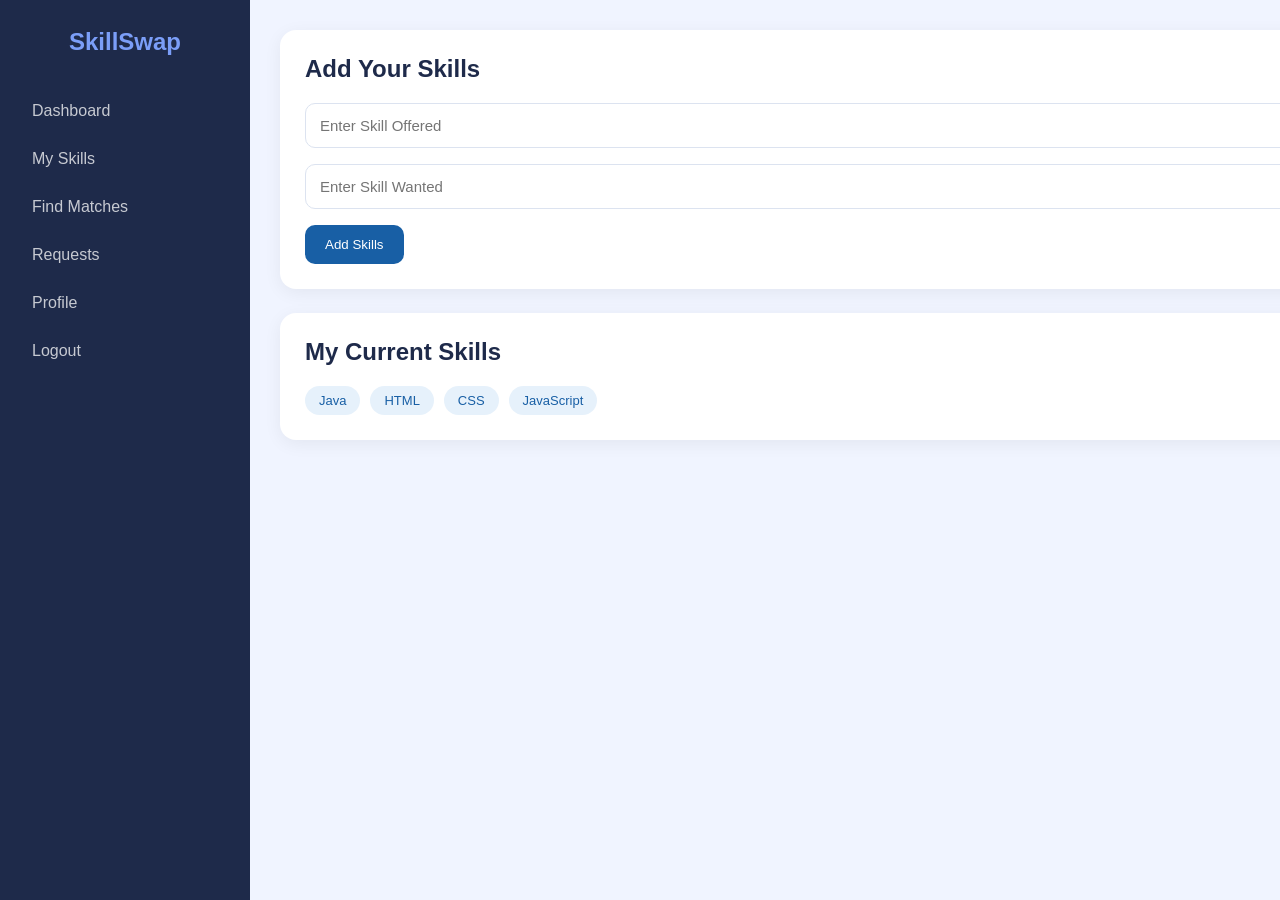
==== frontend/addskills.html @ f0e95c2d "Initial commit - SkillSwap full stack project" ====
<!DOCTYPE html>
<html lang="en">
<head>
    <meta charset="UTF-8">
    <meta name="viewport" content="width=device-width, initial-scale=1.0">
    <title>Add Skills</title>

    <link rel="stylesheet" href="css/style.css">
</head>

<body>
    

    <!-- Sidebar -->

    <div class="sidebar">

        <h2>SkillSwap</h2>

        <ul>
            <li><a href="dashboard.html">Dashboard</a></li>
            <li><a href="addskills.html">My Skills</a></li>
            <li><a href="findmatches.html">Find Matches</a></li>
            <li><a href="requests.html">Requests</a></li>
            <li><a href="profile.html">Profile</a></li>
            <li><a href="index.html">Logout</a></li>
        </ul>

    </div>

    <!-- Main Content -->

    <div class="main-content">

        <div class="section">

            <h2>Add Your Skills</h2>

            <form id="skillForm">

              <input
                type="text"
                id="offeredSkill"
                placeholder="Enter Skill Offered"
              >

             <input
               type="text"
               id="wantedSkill"
               placeholder="Enter Skill Wanted"
              >

             <button type="submit">
                 Add Skills
            </button>

             </form>
        </div>

        <!-- Skill List -->

        <div class="section">

            <h2>My Current Skills</h2>

            <div class="skills">

                <div class="skill">Java</div>
                <div class="skill">HTML</div>
                <div class="skill">CSS</div>
                <div class="skill">JavaScript</div>

            </div>

        </div>

    </div>
<script src="js/addskills.js"></script>

</body>
</html>
---- frontend/css/style.css ----
* {
    margin: 0;
    padding: 0;
    box-sizing: border-box;
    font-family: 'Segoe UI', Arial, sans-serif;
}

body {
    background: #f0f4ff;
    color: #1e2a4a;
}

/* Navbar */

header {
    display: flex;
    align-items: center;
    justify-content: space-between;
    padding: 16px 60px;
    background: #ffffff;
    border-bottom: 1px solid #e4eaf6;
    position: sticky;
    top: 0;
    z-index: 100;
}

.logo {
    font-size: 22px;
    font-weight: 700;
    color: #185FA5;
    letter-spacing: 0.02em;
}

nav {
    display: flex;
    align-items: center;
    gap: 10px;
}

nav a {
    text-decoration: none;
    color: #4a5568;
    font-size: 15px;
    padding: 8px 14px;
    border-radius: 8px;
    transition: all 0.2s;
}

nav a:hover {
    background: #f0f4ff;
    color: #185FA5;
}

nav a.btn {
    background: #185FA5;
    color: #ffffff;
    font-weight: 500;
}

nav a.btn:hover {
    background: #145090;
    color: #ffffff;
}

/* Hero Section */

.hero {
    display: flex;
    align-items: center;
    justify-content: space-between;
    padding: 80px 60px;
    max-width: 1200px;
    margin: 0 auto;
    gap: 40px;
}

.hero-text {
    flex: 1;
}

.hero-text h1 {
    font-size: 48px;
    font-weight: 700;
    color: #1e2a4a;
    line-height: 1.2;
    margin-bottom: 20px;
}

.hero-text p {
    font-size: 17px;
    color: #6b7a9a;
    line-height: 1.7;
    margin-bottom: 32px;
    max-width: 460px;
}

.hero-text button {
    background: #185FA5;
    color: white;
    border: none;
    padding: 14px 32px;
    border-radius: 10px;
    font-size: 16px;
    font-weight: 500;
    cursor: pointer;
    transition: all 0.2s;
}

.hero-text button:hover {
    background: #145090;
    transform: translateY(-2px);
    box-shadow: 0 6px 16px rgba(24, 95, 165, 0.25);
}

.hero-image {
    flex: 1;
    display: flex;
    justify-content: center;
}

.hero-image img {
    width: 320px;
    height: 320px;
    object-fit: contain;
    border-radius: 50%;
    background: #e6f1fb;
    padding: 30px;
}

/* Features */

.features {
    padding: 70px 60px;
    text-align: center;
    background: #ffffff;
}

.features:nth-of-type(odd) {
    background: #f0f4ff;
}

.features h2 {
    font-size: 30px;
    font-weight: 700;
    color: #1e2a4a;
    margin-bottom: 40px;
}

.feature-boxes {
    display: grid;
    grid-template-columns: repeat(auto-fit, minmax(240px, 1fr));
    gap: 24px;
    max-width: 1000px;
    margin: 0 auto;
}

.box {
    background: #ffffff;
    border: 1px solid #e4eaf6;
    border-radius: 14px;
    padding: 32px 24px;
    transition: all 0.2s;
}

.features:nth-of-type(odd) .box {
    background: #ffffff;
}

.box:hover {
    transform: translateY(-4px);
    border-color: #b5d4f4;
    box-shadow: 0 8px 24px rgba(24, 95, 165, 0.1);
}

.box h3 {
    font-size: 17px;
    font-weight: 600;
    color: #185FA5;
    margin-bottom: 10px;
}

.box p {
    font-size: 14px;
    color: #6b7a9a;
    line-height: 1.6;
}

/* Footer */

footer {
    background: #1e2a4a;
    color: rgba(255, 255, 255, 0.7);
    text-align: center;
    padding: 24px;
    font-size: 14px;
}

/* Responsive */

@media (max-width: 768px) {
    header {
        padding: 14px 24px;
    }

    .hero {
        flex-direction: column;
        padding: 40px 24px;
        text-align: center;
    }

    .hero-text h1 {
        font-size: 32px;
    }

    .hero-text p {
        max-width: 100%;
    }

    .hero-image img {
        width: 220px;
        height: 220px;
    }

    .features {
        padding: 50px 24px;
    }
}
/* Hero Badge */
.hero-badge {
    display: inline-block;
    background: #e6f1fb;
    color: #185FA5;
    font-size: 13px;
    font-weight: 500;
    padding: 6px 14px;
    border-radius: 20px;
    margin-bottom: 18px;
}

/* Hero Buttons */
.hero-buttons {
    display: flex;
    gap: 14px;
    margin-bottom: 36px;
}

.btn-primary {
    background: #185FA5;
    color: white;
    border: none;
    padding: 13px 28px;
    border-radius: 10px;
    font-size: 15px;
    font-weight: 500;
    cursor: pointer;
    transition: all 0.2s;
}

.btn-primary:hover {
    background: #145090;
    transform: translateY(-2px);
    box-shadow: 0 6px 16px rgba(24, 95, 165, 0.25);
}

.btn-outline {
    background: transparent;
    color: #185FA5;
    border: 1.5px solid #185FA5;
    padding: 13px 28px;
    border-radius: 10px;
    font-size: 15px;
    font-weight: 500;
    cursor: pointer;
    transition: all 0.2s;
}

.btn-outline:hover {
    background: #e6f1fb;
}

/* Hero Stats */
.hero-stats {
    display: flex;
    gap: 32px;
}

.hero-stats .stat {
    display: flex;
    flex-direction: column;
}

.hero-stats .stat strong {
    font-size: 22px;
    font-weight: 700;
    color: #185FA5;
}

.hero-stats .stat span {
    font-size: 13px;
    color: #6b7a9a;
}

/* How It Works */
.how-it-works {
    padding: 70px 60px;
    text-align: center;
    background: #ffffff;
}

.how-it-works h2 {
    font-size: 30px;
    font-weight: 700;
    color: #1e2a4a;
    margin-bottom: 10px;
}

.section-sub {
    color: #6b7a9a;
    font-size: 15px;
    margin-bottom: 40px;
}

.steps {
    display: flex;
    align-items: center;
    justify-content: center;
    gap: 10px;
    flex-wrap: wrap;
}

.step {
    background: #f0f4ff;
    border-radius: 14px;
    padding: 28px 24px;
    width: 220px;
    text-align: center;
}

.step-number {
    width: 40px;
    height: 40px;
    background: #185FA5;
    color: white;
    border-radius: 50%;
    display: flex;
    align-items: center;
    justify-content: center;
    font-size: 17px;
    font-weight: 700;
    margin: 0 auto 14px;
}

.step h3 {
    font-size: 16px;
    font-weight: 600;
    color: #1e2a4a;
    margin-bottom: 8px;
}

.step p {
    font-size: 13px;
    color: #6b7a9a;
    line-height: 1.6;
}

.step-arrow {
    font-size: 24px;
    color: #b5d4f4;
    font-weight: 300;
}

/* Box Icon */
.box-icon {
    font-size: 32px;
    margin-bottom: 14px;
}

/* Testimonials */
.testimonials {
    padding: 70px 60px;
    text-align: center;
    background: #f0f4ff;
}

.testimonials h2 {
    font-size: 30px;
    font-weight: 700;
    color: #1e2a4a;
    margin-bottom: 10px;
}

.testimonial-grid {
    display: grid;
    grid-template-columns: repeat(auto-fit, minmax(260px, 1fr));
    gap: 20px;
    max-width: 1000px;
    margin: 0 auto;
}

.testimonial-card {
    background: #ffffff;
    border: 1px solid #e4eaf6;
    border-radius: 14px;
    padding: 24px;
    text-align: left;
    transition: all 0.2s;
}

.testimonial-card:hover {
    transform: translateY(-3px);
    box-shadow: 0 8px 20px rgba(24, 95, 165, 0.08);
}

.testimonial-card p {
    font-size: 14px;
    color: #4a5568;
    line-height: 1.7;
    margin-bottom: 18px;
    font-style: italic;
}

.testimonial-author {
    display: flex;
    align-items: center;
    gap: 10px;
}

.author-avatar {
    width: 38px;
    height: 38px;
    border-radius: 50%;
    background: #e6f1fb;
    color: #185FA5;
    display: flex;
    align-items: center;
    justify-content: center;
    font-weight: 700;
    font-size: 15px;
    flex-shrink: 0;
}

.testimonial-author strong {
    display: block;
    font-size: 14px;
    color: #1e2a4a;
}

.testimonial-author span {
    font-size: 12px;
    color: #6b7a9a;
}

/* CTA Banner */
.cta-banner {
    background: #185FA5;
    color: white;
    text-align: center;
    padding: 60px 40px;
}

.cta-banner h2 {
    font-size: 30px;
    font-weight: 700;
    margin-bottom: 12px;
}

.cta-banner p {
    font-size: 16px;
    opacity: 0.85;
    margin-bottom: 28px;
}

.cta-banner .btn-primary {
    background: white;
    color: #185FA5;
    font-size: 16px;
    padding: 14px 36px;
}

.cta-banner .btn-primary:hover {
    background: #f0f4ff;
    transform: translateY(-2px);
    box-shadow: 0 6px 16px rgba(0, 0, 0, 0.15);
}

/* Footer */
footer {
    background: #1e2a4a;
    color: rgba(255, 255, 255, 0.7);
    padding: 50px 60px 0;
}

.footer-content {
    display: grid;
    grid-template-columns: 2fr 1fr 1fr;
    gap: 40px;
    padding-bottom: 40px;
    border-bottom: 1px solid rgba(255, 255, 255, 0.1);
}

.footer-brand .logo {
    color: #7b9ef8;
    font-size: 20px;
    font-weight: 700;
    margin-bottom: 12px;
}

.footer-brand p {
    font-size: 14px;
    line-height: 1.6;
    max-width: 260px;
}

.footer-links h4 {
    color: #ffffff;
    font-size: 14px;
    font-weight: 600;
    margin-bottom: 14px;
}

.footer-links a {
    display: block;
    color: rgba(255, 255, 255, 0.6);
    text-decoration: none;
    font-size: 14px;
    margin-bottom: 8px;
    transition: color 0.2s;
}

.footer-links a:hover {
    color: #ffffff;
}

.footer-bottom {
    text-align: center;
    padding: 20px 0;
    font-size: 13px;
    color: rgba(255, 255, 255, 0.4);
}

/* Responsive */
@media (max-width: 768px) {
    .hero-buttons {
        flex-direction: column;
    }

    .hero-stats {
        gap: 20px;
    }

    .steps {
        flex-direction: column;
        align-items: center;
    }

    .step-arrow {
        transform: rotate(90deg);
    }

    .footer-content {
        grid-template-columns: 1fr;
        gap: 24px;
    }

    .how-it-works,
    .testimonials,
    .cta-banner {
        padding: 50px 24px;
    }
}
/* =========================
   DASHBOARD PAGES
========================= */

.dashboard-layout {
    display: flex;
    min-height: 100vh;
}

/* Sidebar */

.sidebar {

    width: 250px;

    background: #1e2a4a;

    color: white;

    padding: 28px 16px;

    position: fixed;

    height: 100vh;

    overflow-y: auto;
}

.sidebar h2 {

    text-align: center;

    margin-bottom: 34px;

    color: #7b9ef8;

    font-size: 24px;
}

.sidebar ul {
    list-style: none;
}

.sidebar ul li {
    margin: 6px 0;
}

.sidebar ul li a {

    display: block;

    padding: 12px 16px;

    color: rgba(255,255,255,0.75);

    text-decoration: none;

    border-radius: 10px;

    transition: 0.2s;
}

.sidebar ul li a:hover {

    background: rgba(255,255,255,0.08);

    color: white;

    padding-left: 22px;
}

/* Main Content */

.main-content {

    margin-left: 250px;

    width: 100%;

    padding: 30px;
}

/* Sections */

.section {

    background: white;

    border-radius: 16px;

    padding: 25px;

    margin-bottom: 24px;

    box-shadow:
    0 4px 18px rgba(0,0,0,0.06);
}

.section h2 {

    margin-bottom: 20px;

    color: #1e2a4a;
}

/* Dashboard Cards */

.cards {

    display: grid;

    grid-template-columns:
    repeat(auto-fit, minmax(220px, 1fr));

    gap: 20px;

    margin-bottom: 28px;
}

.card {

    background: white;

    padding: 24px;

    border-radius: 16px;

    box-shadow:
    0 4px 18px rgba(0,0,0,0.06);

    transition: 0.2s;
}

.card:hover {

    transform: translateY(-4px);
}

.card h3 {

    margin-bottom: 12px;

    color: #1e2a4a;
}

.card p {

    font-size: 30px;

    font-weight: bold;

    color: #185FA5;
}

/* Inputs */

input {

    width: 100%;

    padding: 13px 14px;

    border: 1px solid #dce3f0;

    border-radius: 10px;

    margin-bottom: 16px;

    font-size: 15px;
}

/* Buttons */

button {

    background: #185FA5;

    color: white;

    border: none;

    padding: 12px 20px;

    border-radius: 10px;

    cursor: pointer;

    transition: 0.2s;
}

button:hover {

    background: #145090;

    transform: translateY(-2px);
}

/* Match Cards */

.matches {

    display: grid;

    grid-template-columns:
    repeat(auto-fit, minmax(260px, 1fr));

    gap: 20px;
}

.match-card {

    background: #f8fbff;

    border: 1px solid #e4eaf6;

    border-radius: 16px;

    padding: 22px;

    transition: 0.2s;
}

.match-card:hover {

    transform: translateY(-4px);

    box-shadow:
    0 8px 22px rgba(24,95,165,0.08);
}

.match-card h3 {

    color: #185FA5;

    margin-bottom: 10px;
}

.match-card p {

    color: #6b7a9a;

    line-height: 1.6;

    margin-bottom: 14px;
}

/* Skills */

.skills {

    display: flex;

    flex-wrap: wrap;

    gap: 10px;
}

.skill {

    background: #e6f1fb;

    color: #185FA5;

    padding: 7px 14px;

    border-radius: 20px;

    font-size: 13px;

    font-weight: 500;
}

/* Forms */

.form-container {

    width: 380px;

    margin: 80px auto;

    background: white;

    padding: 34px;

    border-radius: 18px;

    box-shadow:
    0 8px 24px rgba(0,0,0,0.08);
}

.form-container h2 {

    text-align: center;

    margin-bottom: 24px;
}

/* Responsive */

@media(max-width:768px){

    .sidebar {

        width: 100%;

        height: auto;

        position: relative;
    }

    .main-content {

        margin-left: 0;
    }

    .cards,
    .matches {

        grid-template-columns: 1fr;
    }
}
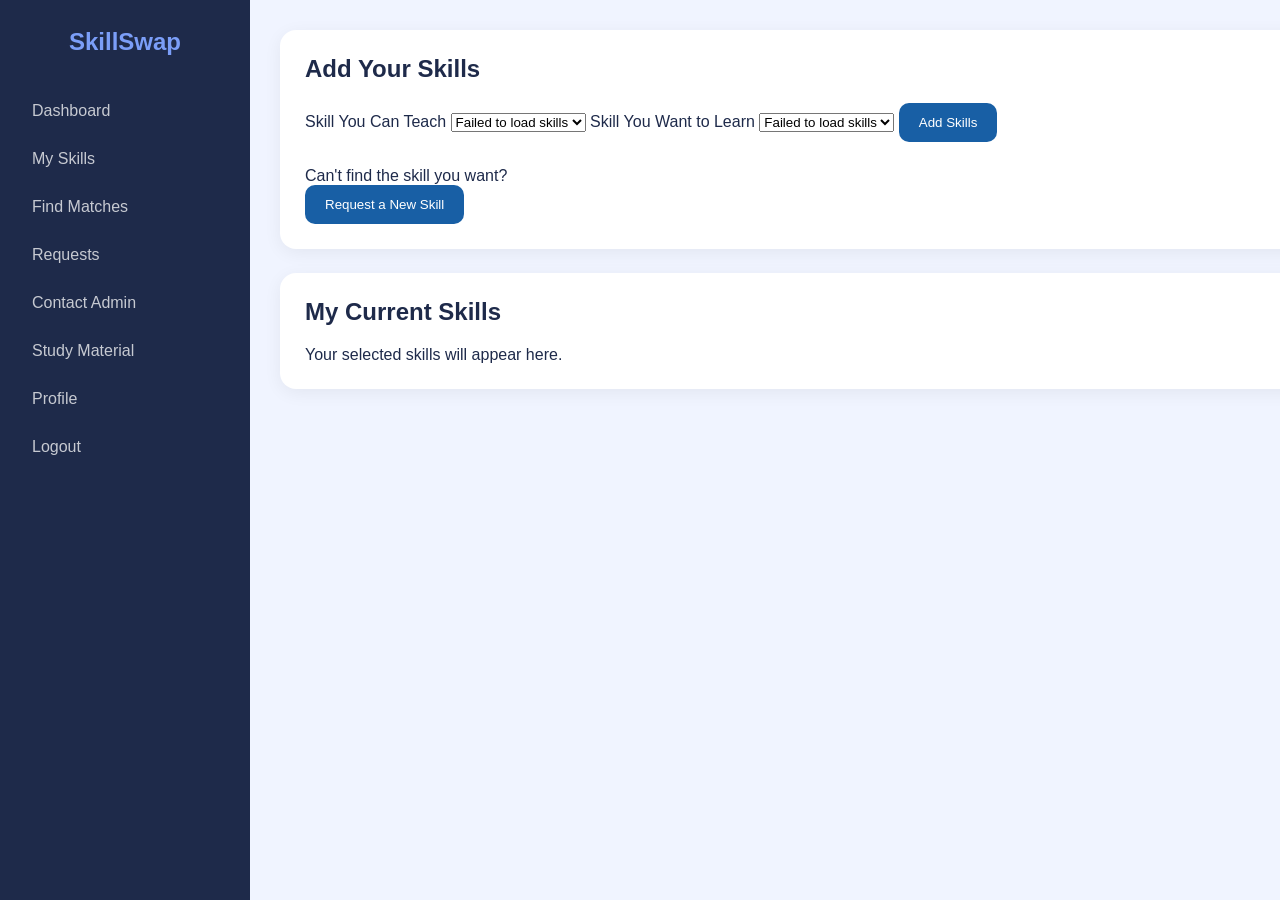
==== commit d5cb869a: "Update SkillSwap with latest features" ====
--- a/frontend/addskills.html
+++ b/frontend/addskills.html
@@ -3,13 +3,13 @@
 <head>
     <meta charset="UTF-8">
     <meta name="viewport" content="width=device-width, initial-scale=1.0">
+
     <title>Add Skills</title>
 
     <link rel="stylesheet" href="css/style.css">
 </head>
 
 <body>
-    
 
     <!-- Sidebar -->
 
@@ -22,11 +22,14 @@
             <li><a href="addskills.html">My Skills</a></li>
             <li><a href="findmatches.html">Find Matches</a></li>
             <li><a href="requests.html">Requests</a></li>
+            <li><a href="contact.html">  Contact Admin</a></li>
+            <li><a href="studymaterials.html">Study Material</a></li>
             <li><a href="profile.html">Profile</a></li>
             <li><a href="index.html">Logout</a></li>
         </ul>
 
     </div>
+
 
     <!-- Main Content -->
 
@@ -38,44 +41,86 @@
 
             <form id="skillForm">
 
-              <input
-                type="text"
-                id="offeredSkill"
-                placeholder="Enter Skill Offered"
-              >
+                <!-- Offered Skill -->
 
-             <input
-               type="text"
-               id="wantedSkill"
-               placeholder="Enter Skill Wanted"
-              >
+                <label for="offeredSkill">
+                    Skill You Can Teach
+                </label>
 
-             <button type="submit">
-                 Add Skills
-            </button>
+                <select id="offeredSkill" required>
 
-             </form>
+                    <option value="">
+                        Loading skills...
+                    </option>
+
+                </select>
+
+
+                <!-- Wanted Skill -->
+
+                <label for="wantedSkill">
+                    Skill You Want to Learn
+                </label>
+
+                <select id="wantedSkill" required>
+
+                    <option value="">
+                        Loading skills...
+                    </option>
+
+                </select>
+
+
+                <button type="submit">
+                    Add Skills
+                </button>
+
+            </form>
+
+
+            <!-- Request New Skill -->
+
+            <div style="margin-top: 25px;">
+
+                <p>
+                    Can't find the skill you want?
+                </p>
+
+                <button
+                    type="button"
+                    onclick="requestNewSkill()">
+
+                    Request a New Skill
+
+                </button>
+
+            </div>
+
         </div>
 
-        <!-- Skill List -->
+
+        <!-- Current Skills -->
 
         <div class="section">
 
             <h2>My Current Skills</h2>
 
-            <div class="skills">
+            <div
+                class="skills"
+                id="currentSkills">
 
-                <div class="skill">Java</div>
-                <div class="skill">HTML</div>
-                <div class="skill">CSS</div>
-                <div class="skill">JavaScript</div>
+                <p>
+                    Your selected skills will appear here.
+                </p>
 
             </div>
 
         </div>
 
     </div>
-<script src="js/addskills.js"></script>
+
+
+    <script src="js/addskills.js"></script>
 
 </body>
 </html>
--- a/frontend/css/style.css
+++ b/frontend/css/style.css
@@ -888,4 +888,15 @@
 
         grid-template-columns: 1fr;
     }
-}+}
+/* SkillSwap feature cards */
+.request-card, .material-card { margin-top: 18px; }
+.accept-btn, .reject-btn, .download-btn { display: inline-block; border: none; border-radius: 8px; padding: 9px 16px; margin: 8px 8px 0 0; cursor: pointer; text-decoration: none; font-size: 14px; }
+.accept-btn { background: #2e7d32; color: #fff; }
+.reject-btn { background: #c62828; color: #fff; }
+.download-btn { background: #185FA5; color: #fff; }
+.material-form { display: grid; gap: 14px; max-width: 650px; margin: 20px 0 35px; }
+.material-form input, .material-form select, .material-form textarea { padding: 12px; border: 1px solid #d5deed; border-radius: 8px; font: inherit; }
+.material-form textarea { min-height: 90px; resize: vertical; }
+.material-form button { background: #185FA5; color: white; border: none; padding: 12px 18px; border-radius: 8px; cursor: pointer; }
+.section hr { border: 0; border-top: 1px solid #e4eaf6; margin: 30px 0; }
